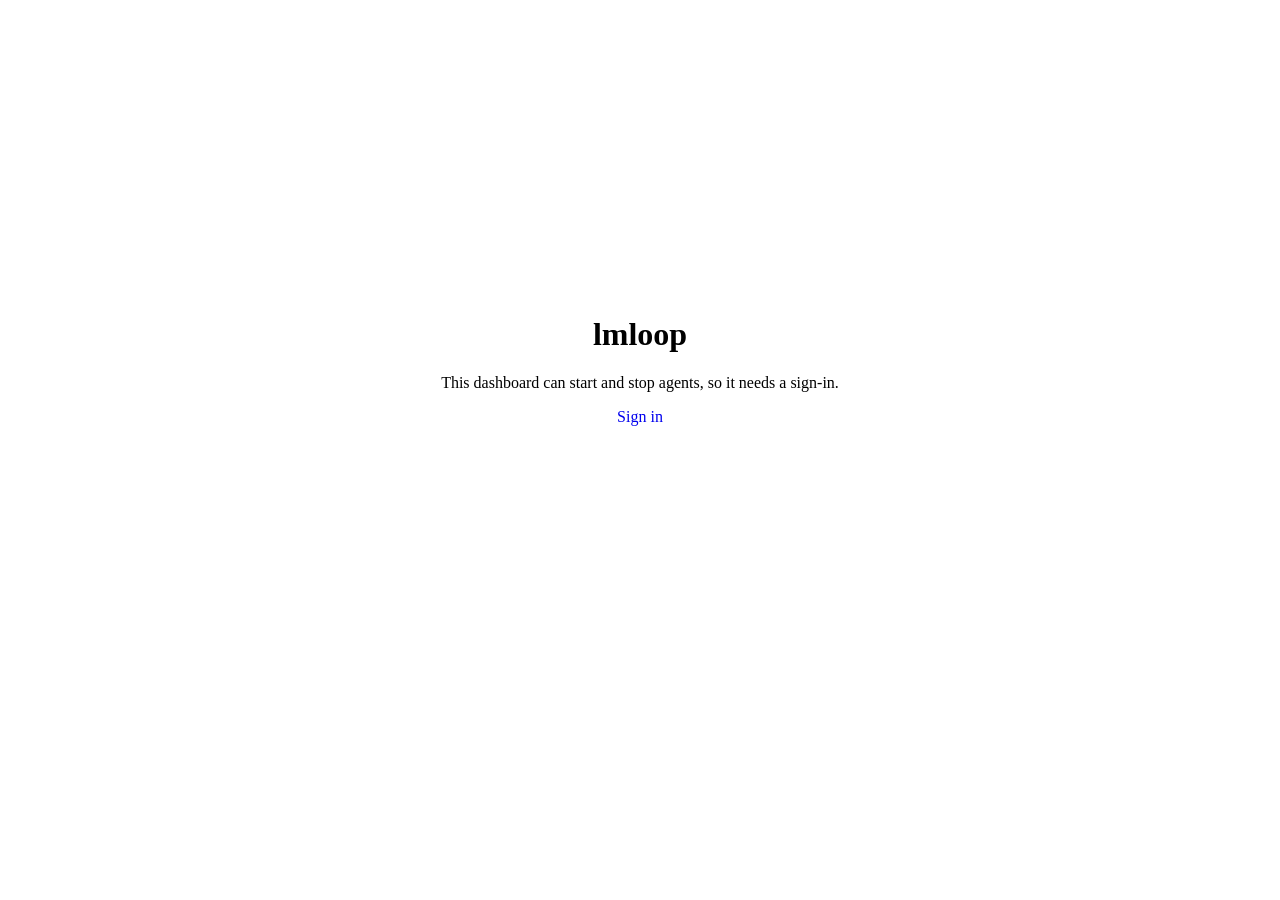
==== web/static/login.html @ 2bfee8c5 "Add a dashboard: start, watch, pause and stop runs from a browser Replaces predecessor-dashboard, wh" ====
<!doctype html>
<html lang="en">
<head>
<meta charset="utf-8">
<meta name="viewport" content="width=device-width, initial-scale=1, viewport-fit=cover">
<title>lmloop — sign in</title>
<link rel="stylesheet" href="/static/style.css">
</head>
<body>
<main style="display:grid;place-items:center;min-height:80vh;text-align:center;gap:1rem">
  <div>
    <h1>lmloop</h1>
    <p class="hint">This dashboard can start and stop agents, so it needs a sign-in.</p>
    <p><a class="primary" href="/login/start" style="display:inline-block;text-decoration:none">Sign in</a></p>
    <p class="error" id="error" hidden></p>
  </div>
</main>
<script>
  const error = new URLSearchParams(location.search).get("error");
  if (error) { const el = document.getElementById("error"); el.textContent = error; el.hidden = false; }
</script>
</body>
</html>
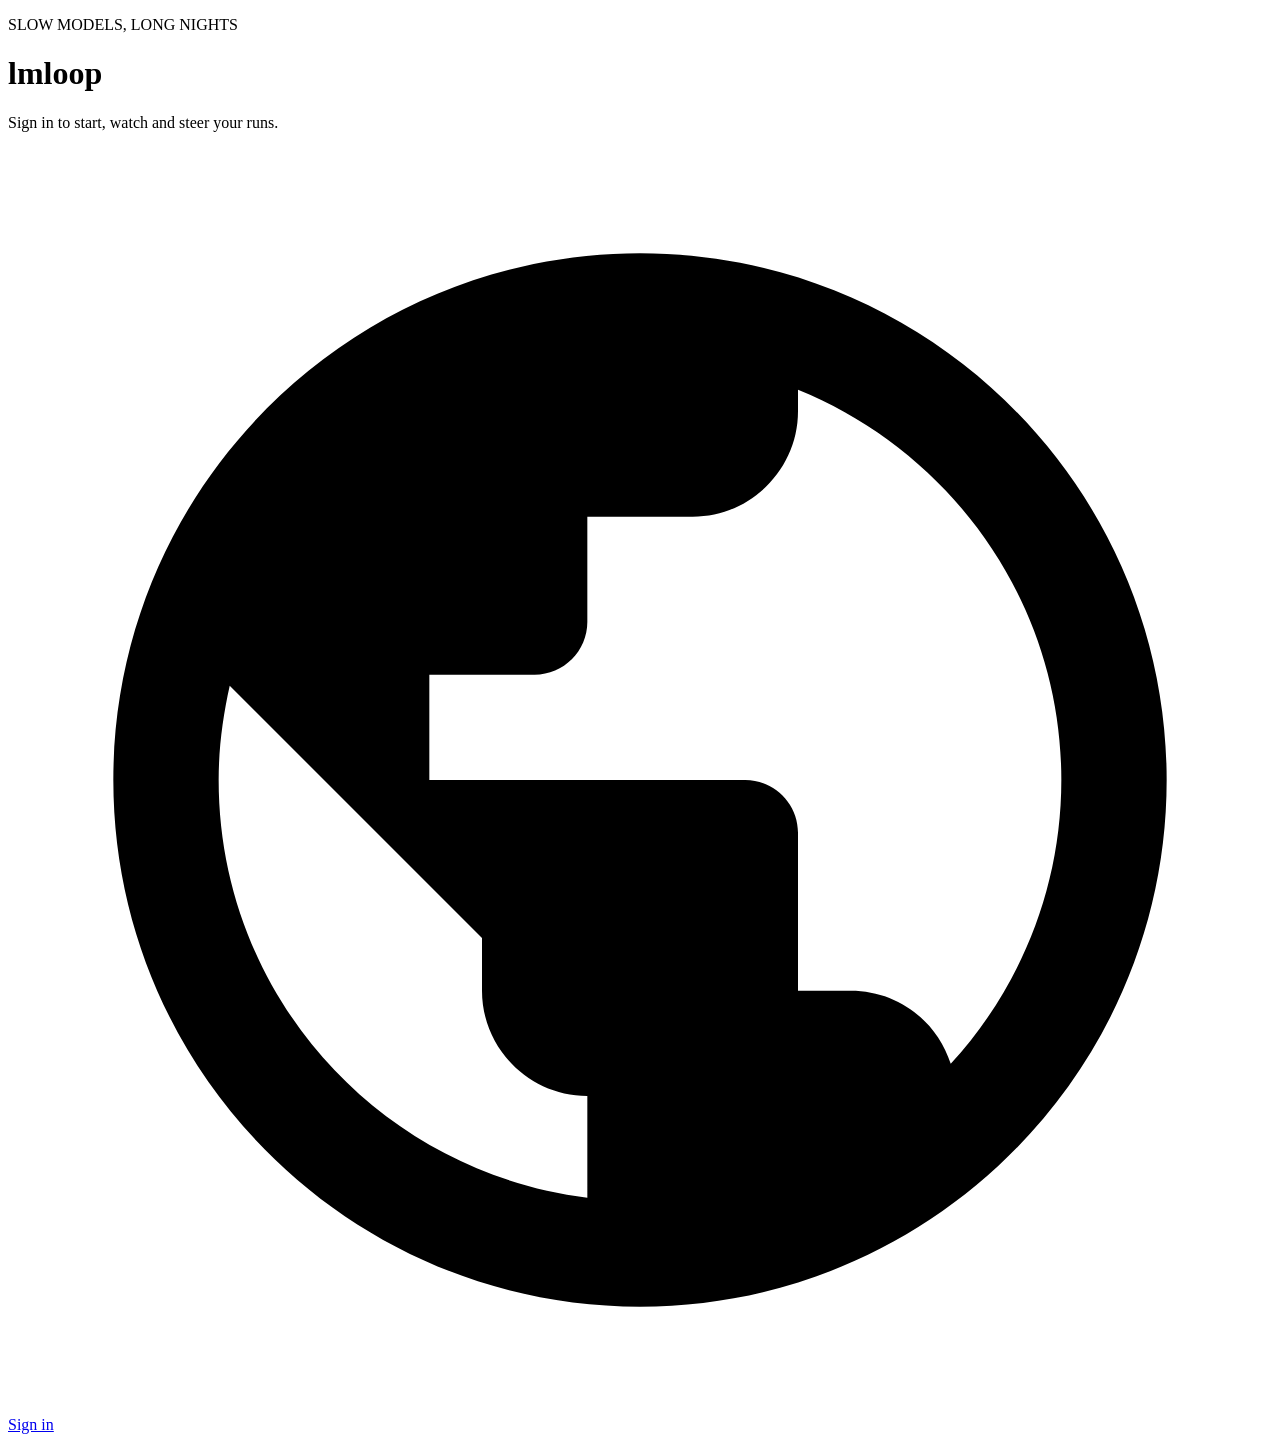
==== commit 8692dac8: "Make the dashboard dark, and stop it fighting the reader Dark only now, and committed to the night t" ====
--- a/web/static/login.html
+++ b/web/static/login.html
@@ -3,21 +3,38 @@
 <head>
 <meta charset="utf-8">
 <meta name="viewport" content="width=device-width, initial-scale=1, viewport-fit=cover">
+<meta name="theme-color" content="#090b18">
+<meta name="apple-mobile-web-app-capable" content="yes">
+<meta name="apple-mobile-web-app-status-bar-style" content="black-translucent">
+<meta name="apple-mobile-web-app-title" content="lmloop">
+<link rel="manifest" href="/manifest.json">
 <title>lmloop — sign in</title>
-<link rel="stylesheet" href="/static/style.css">
+<link rel="stylesheet" href="/static/login.css">
 </head>
 <body>
-<main style="display:grid;place-items:center;min-height:80vh;text-align:center;gap:1rem">
-  <div>
-    <h1>lmloop</h1>
-    <p class="hint">This dashboard can start and stop agents, so it needs a sign-in.</p>
-    <p><a class="primary" href="/login/start" style="display:inline-block;text-decoration:none">Sign in</a></p>
-    <p class="error" id="error" hidden></p>
+<main class="card">
+  <!-- A crescent and a few stars, drawn in CSS: the moon is the whole point of
+       a loop that keeps working after you have gone to bed. -->
+  <div class="sky" aria-hidden="true">
+    <div class="moon"><span></span></div>
+    <i class="star s1"></i><i class="star s2"></i><i class="star s3"></i><i class="star s4"></i>
   </div>
+  <p class="eyebrow">SLOW MODELS, LONG NIGHTS</p>
+  <h1>lmloop</h1>
+  <p class="sub">Sign in to start, watch and steer your runs.</p>
+  <a class="btn" href="/login/start">
+    <svg viewBox="0 0 24 24" aria-hidden="true"><path d="M12 2C6.48 2 2 6.48 2 12s4.48 10 10 10 10-4.48 10-10S17.52 2 12 2zm-1 17.93c-3.95-.49-7-3.85-7-7.93 0-.62.08-1.21.21-1.79L9 15v1c0 1.1.9 2 2 2v1.93zm6.9-2.54c-.26-.81-1-1.39-1.9-1.39h-1v-3c0-.55-.45-1-1-1H8v-2h2c.55 0 1-.45 1-1V7h2c1.1 0 2-.9 2-2v-.41c2.93 1.19 5 4.06 5 7.41 0 2.08-.8 3.97-2.1 5.39z"/></svg>
+    Sign in
+  </a>
+  <p class="error" id="error" hidden></p>
 </main>
 <script>
-  const error = new URLSearchParams(location.search).get("error");
-  if (error) { const el = document.getElementById("error"); el.textContent = error; el.hidden = false; }
+  const problem = new URLSearchParams(location.search).get("error");
+  if (problem) {
+    const box = document.getElementById("error");
+    box.textContent = problem;
+    box.hidden = false;
+  }
 </script>
 </body>
 </html>
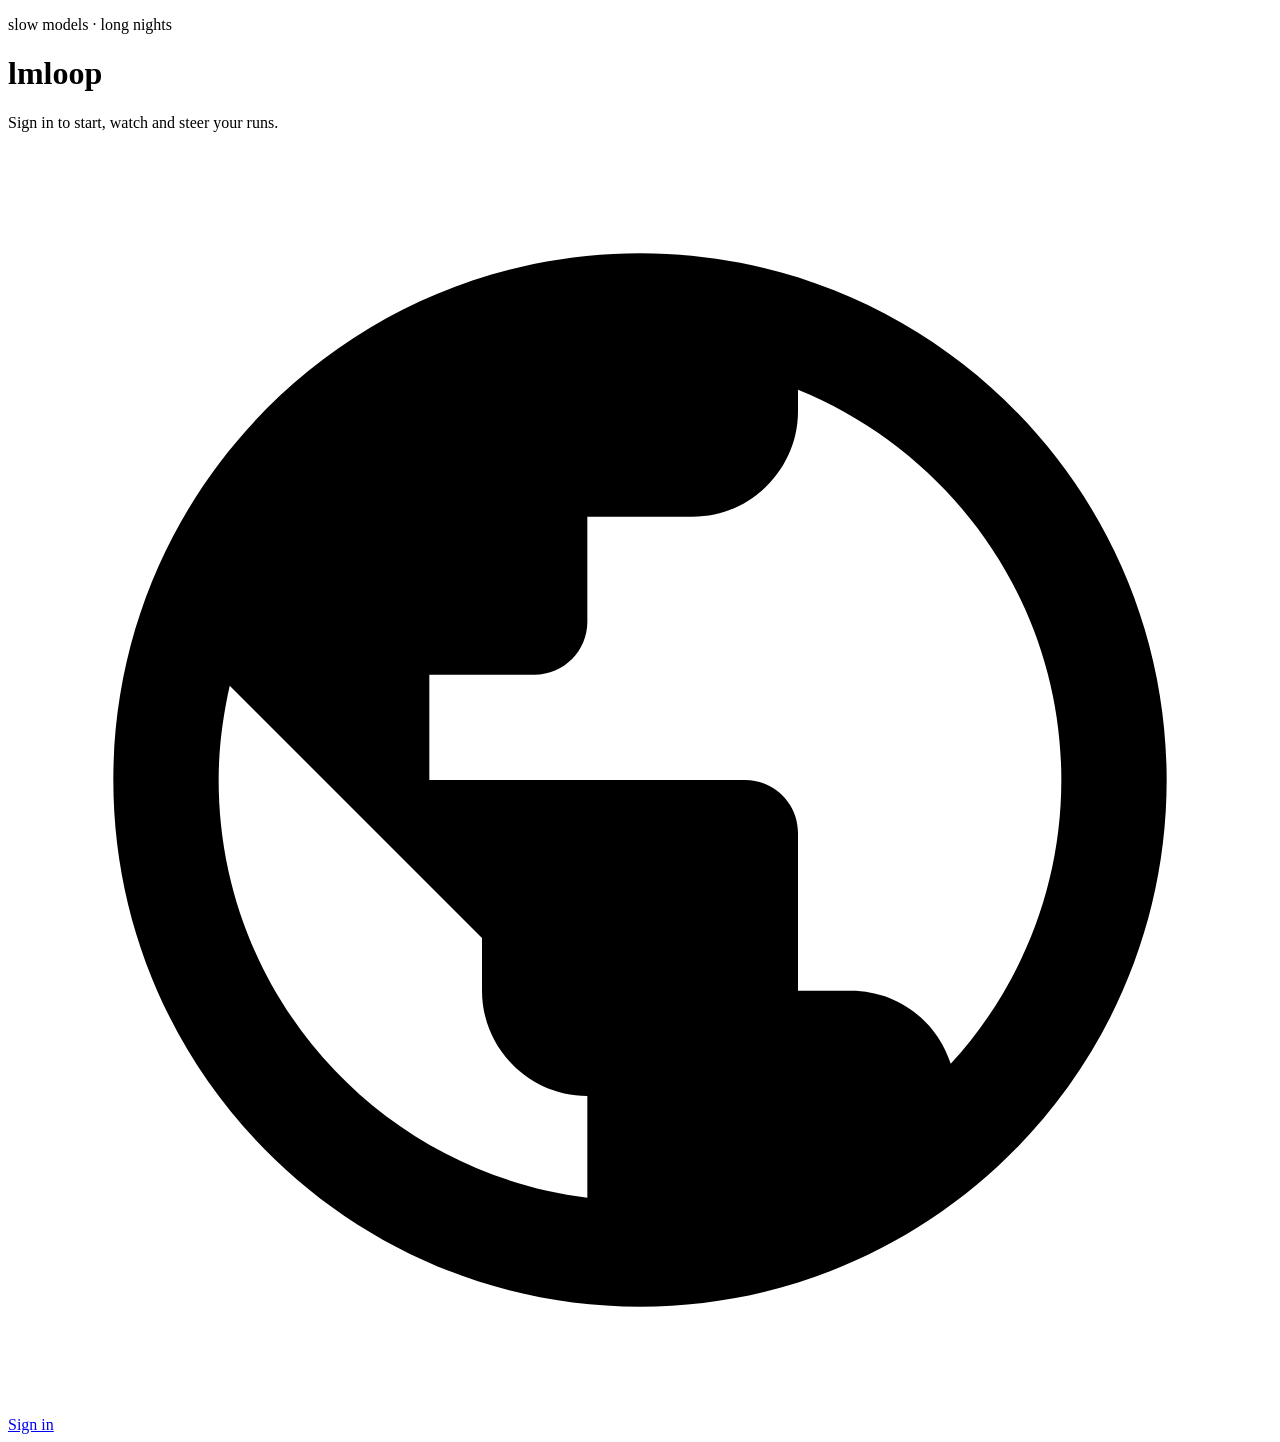
==== commit af72d3e9: "Give the dashboard a point of view, and real navigation Three things were wrong and they had one cau" ====
--- a/web/static/login.html
+++ b/web/static/login.html
@@ -3,7 +3,7 @@
 <head>
 <meta charset="utf-8">
 <meta name="viewport" content="width=device-width, initial-scale=1, viewport-fit=cover">
-<meta name="theme-color" content="#090b18">
+<meta name="theme-color" content="#0c0c0f">
 <meta name="apple-mobile-web-app-capable" content="yes">
 <meta name="apple-mobile-web-app-status-bar-style" content="black-translucent">
 <meta name="apple-mobile-web-app-title" content="lmloop">
@@ -19,7 +19,7 @@
     <div class="moon"><span></span></div>
     <i class="star s1"></i><i class="star s2"></i><i class="star s3"></i><i class="star s4"></i>
   </div>
-  <p class="eyebrow">SLOW MODELS, LONG NIGHTS</p>
+  <p class="eyebrow">slow models · long nights</p>
   <h1>lmloop</h1>
   <p class="sub">Sign in to start, watch and steer your runs.</p>
   <a class="btn" href="/login/start">
